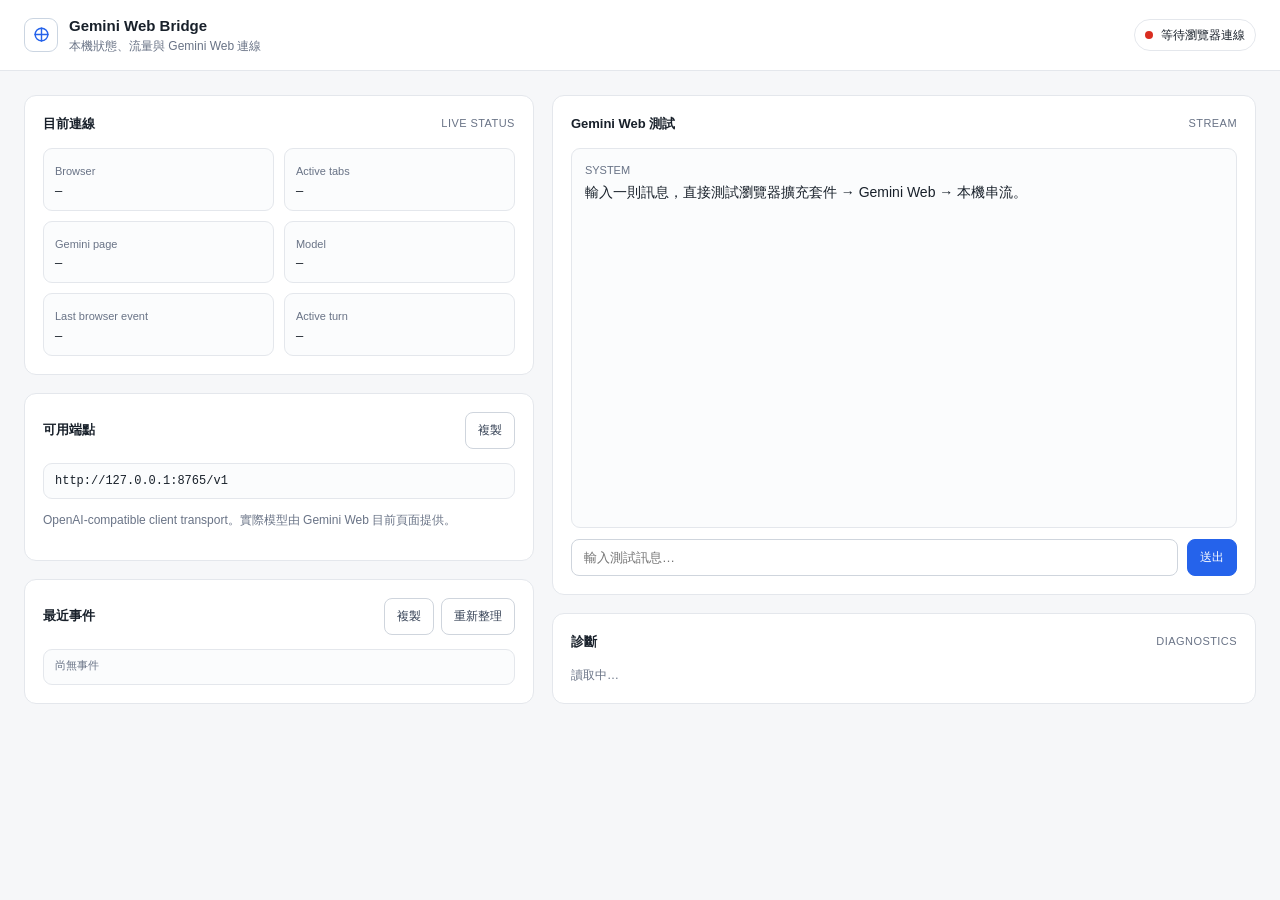
==== server/static/index.html @ d0f7603d "【重構】移除舊版多供應商與 Studio 代碼以精簡架構" ====
<!doctype html><html lang="zh-Hant"><head><meta charset="utf-8"><meta name="viewport" content="width=device-width,initial-scale=1"><meta name="theme-color" content="#f6f7f9"><title>Gemini Web Bridge</title><style>
:root{--bg:#f6f7f9;--panel:#fff;--line:#e4e7ec;--ink:#18202a;--muted:#697386;--blue:#2563eb;--green:#16845b;--amber:#a15c00;--red:#b42318;--mono:ui-monospace,SFMono-Regular,Consolas,"Liberation Mono",monospace;--sans:ui-sans-serif,-apple-system,BlinkMacSystemFont,"Segoe UI","Noto Sans TC",sans-serif}*{box-sizing:border-box}body{margin:0;background:var(--bg);color:var(--ink);font:14px/1.55 var(--sans)}header{position:sticky;top:0;z-index:2;background:rgba(255,255,255,.96);backdrop-filter:blur(10px);border-bottom:1px solid var(--line)}.bar{max-width:1500px;margin:auto;padding:14px 24px;display:flex;justify-content:space-between;align-items:center;gap:18px}.brand{display:flex;align-items:center;gap:11px}.mark{width:34px;height:34px;border:1px solid #cbd5e1;border-radius:9px;display:grid;place-items:center;background:#fff;color:var(--blue)}h1{font-size:15px;margin:0;font-weight:650}.sub{color:var(--muted);font-size:12px}.status{display:flex;align-items:center;gap:8px;padding:6px 10px;border:1px solid var(--line);border-radius:999px;font-size:12px}.dot{width:8px;height:8px;border-radius:50%;background:#98a2b3}.ok .dot{background:#16a36a}.busy .dot{background:#d58a00}.bad .dot{background:#d92d20}main{max-width:1500px;margin:auto;padding:24px;display:grid;grid-template-columns:1.05fr 1.45fr;gap:18px}.stack{display:grid;gap:18px;align-content:start}.panel{background:var(--panel);border:1px solid var(--line);border-radius:12px;padding:18px}.title{display:flex;justify-content:space-between;align-items:center;margin-bottom:14px}.title h2{font-size:13px;margin:0;font-weight:650}.eyebrow{font-size:11px;color:var(--muted);letter-spacing:.04em}.grid{display:grid;grid-template-columns:repeat(2,1fr);gap:10px}.stat{border:1px solid var(--line);border-radius:9px;padding:11px;background:#fbfcfd}.stat b{display:block;font:12px var(--mono);margin-top:3px;word-break:break-word}.label{font-size:11px;color:var(--muted)}.green{color:var(--green)}.blue{color:var(--blue)}.amber{color:var(--amber)}.red{color:var(--red)}.events{max-height:390px;overflow:auto;border:1px solid var(--line);border-radius:9px;background:#fbfcfd}.event{padding:9px 11px;border-bottom:1px solid var(--line);font:11px/1.45 var(--mono)}.event:last-child{border:0}.event .meta{color:var(--muted)}.event .msg{margin-top:2px}.detail{margin-top:4px;color:#667085;white-space:pre-wrap;word-break:break-word}.chat{height:500px;display:flex;flex-direction:column}.messages{flex:1;overflow:auto;border:1px solid var(--line);border-radius:9px;padding:13px;background:#fbfcfd}.msg{margin-bottom:14px}.role{font-size:11px;color:var(--muted);margin-bottom:3px}.bubble{white-space:pre-wrap;word-break:break-word}.bubble.user{color:#344054}.bubble.assistant{color:#18202a}.thinking{font-size:11px;color:#7a8494;border-left:2px solid #d7dce3;padding-left:9px;margin:5px 0 9px;white-space:pre-wrap}.form{display:flex;gap:9px;margin-top:11px}.input{flex:1;border:1px solid #cfd5dd;border-radius:8px;padding:10px 12px;background:#fff;color:var(--ink);font:13px var(--sans);outline:none}.input:focus{border-color:#7aa2f7;box-shadow:0 0 0 3px rgba(37,99,235,.09)}button{border:1px solid #cfd5dd;background:#fff;color:#344054;border-radius:8px;padding:9px 12px;font:12px var(--sans);cursor:pointer}button:hover{background:#f5f7fa}button.primary{background:#2563eb;border-color:#2563eb;color:#fff}button:disabled{opacity:.5;cursor:not-allowed}.actions{display:flex;gap:7px}.mono{font-family:var(--mono)}.endpoint{padding:10px 11px;border:1px solid var(--line);border-radius:9px;background:#fbfcfd;font:12px var(--mono);word-break:break-all}.help{font-size:12px;color:var(--muted)}@media(max-width:900px){main{grid-template-columns:1fr;padding:14px}.bar{padding:12px 14px}.grid{grid-template-columns:1fr}.chat{height:55vh}.sub{display:none}}
</style></head><body><header><div class="bar"><div class="brand"><div class="mark" aria-hidden="true"><svg width="19" height="19" viewBox="0 0 24 24" fill="none" stroke="currentColor" stroke-width="1.8"><path d="M12 3v18M3 12h18"/><circle cx="12" cy="12" r="8"/></svg></div><div><h1>Gemini Web Bridge</h1><div class="sub">本機狀態、流量與 Gemini Web 連線</div></div></div><div id="status" class="status bad"><span class="dot"></span><span id="statusText">等待瀏覽器連線</span></div></div></header><main><div class="stack"><section class="panel"><div class="title"><h2>目前連線</h2><span class="eyebrow">LIVE STATUS</span></div><div class="grid"><div class="stat"><span class="label">Browser</span><b id="browserState">—</b></div><div class="stat"><span class="label">Active tabs</span><b id="tabs">—</b></div><div class="stat"><span class="label">Gemini page</span><b id="page">—</b></div><div class="stat"><span class="label">Model</span><b id="model">—</b></div><div class="stat"><span class="label">Last browser event</span><b id="lastSeen">—</b></div><div class="stat"><span class="label">Active turn</span><b id="turn">—</b></div></div></section><section class="panel"><div class="title"><h2>可用端點</h2><button onclick="copyEndpoint()">複製</button></div><div class="endpoint">http://127.0.0.1:8765/v1</div><p class="help">OpenAI-compatible client transport。實際模型由 Gemini Web 目前頁面提供。</p></section><section class="panel"><div class="title"><h2>最近事件</h2><div class="actions"><button onclick="copyLogs()">複製</button><button onclick="refreshAll()">重新整理</button></div></div><div id="logContainer" class="events"><div class="event"><div class="meta">尚無事件</div></div></div></section></div><div class="stack"><section class="panel chat"><div class="title"><h2>Gemini Web 測試</h2><span class="eyebrow">STREAM</span></div><div id="chatOutput" class="messages"><div class="msg"><div class="role">SYSTEM</div><div class="bubble">輸入一則訊息，直接測試瀏覽器擴充套件 → Gemini Web → 本機串流。</div></div></div><div class="form"><input id="promptInput" class="input" placeholder="輸入測試訊息…" onkeydown="if(event.key==='Enter')sendDevPrompt()"><button id="sendBtn" class="primary" onclick="sendDevPrompt()">送出</button></div></section><section class="panel"><div class="title"><h2>診斷</h2><span class="eyebrow">DIAGNOSTICS</span></div><div id="doctor" class="help">讀取中…</div></section></div></main><script src="/static/app.js"></script></body></html>
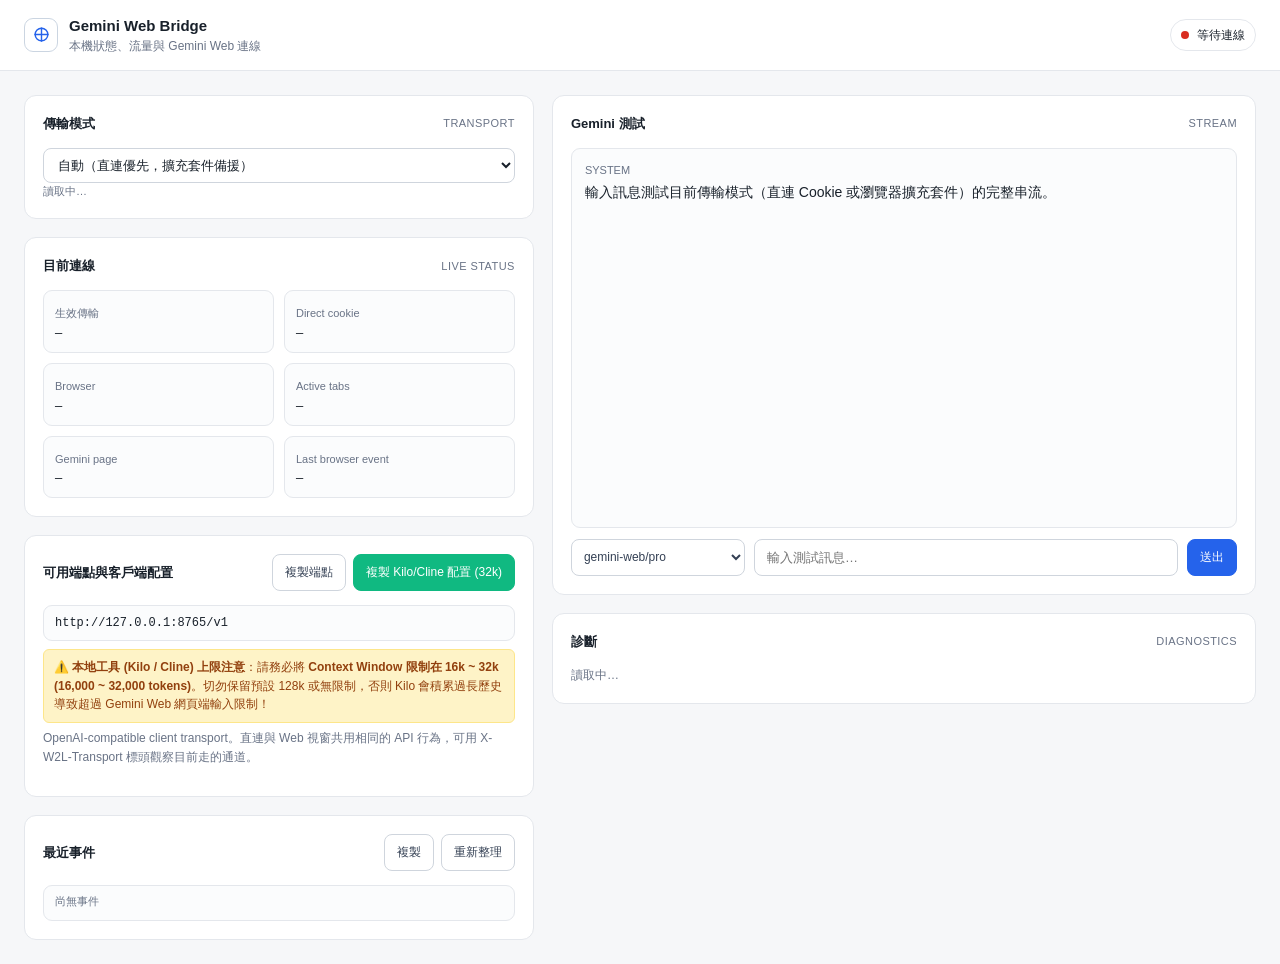
==== commit 904925ee: "【新增】統一傳輸調度層與瀏覽器 MCP 雙向隧道 -新增 transport.py 支援 auto、direct 與 extension 三種傳輸模式並提供動態切換 API -新增 extension" ====
--- a/server/static/index.html
+++ b/server/static/index.html
@@ -1,3 +1,3 @@
 <!doctype html><html lang="zh-Hant"><head><meta charset="utf-8"><meta name="viewport" content="width=device-width,initial-scale=1"><meta name="theme-color" content="#f6f7f9"><title>Gemini Web Bridge</title><style>
-:root{--bg:#f6f7f9;--panel:#fff;--line:#e4e7ec;--ink:#18202a;--muted:#697386;--blue:#2563eb;--green:#16845b;--amber:#a15c00;--red:#b42318;--mono:ui-monospace,SFMono-Regular,Consolas,"Liberation Mono",monospace;--sans:ui-sans-serif,-apple-system,BlinkMacSystemFont,"Segoe UI","Noto Sans TC",sans-serif}*{box-sizing:border-box}body{margin:0;background:var(--bg);color:var(--ink);font:14px/1.55 var(--sans)}header{position:sticky;top:0;z-index:2;background:rgba(255,255,255,.96);backdrop-filter:blur(10px);border-bottom:1px solid var(--line)}.bar{max-width:1500px;margin:auto;padding:14px 24px;display:flex;justify-content:space-between;align-items:center;gap:18px}.brand{display:flex;align-items:center;gap:11px}.mark{width:34px;height:34px;border:1px solid #cbd5e1;border-radius:9px;display:grid;place-items:center;background:#fff;color:var(--blue)}h1{font-size:15px;margin:0;font-weight:650}.sub{color:var(--muted);font-size:12px}.status{display:flex;align-items:center;gap:8px;padding:6px 10px;border:1px solid var(--line);border-radius:999px;font-size:12px}.dot{width:8px;height:8px;border-radius:50%;background:#98a2b3}.ok .dot{background:#16a36a}.busy .dot{background:#d58a00}.bad .dot{background:#d92d20}main{max-width:1500px;margin:auto;padding:24px;display:grid;grid-template-columns:1.05fr 1.45fr;gap:18px}.stack{display:grid;gap:18px;align-content:start}.panel{background:var(--panel);border:1px solid var(--line);border-radius:12px;padding:18px}.title{display:flex;justify-content:space-between;align-items:center;margin-bottom:14px}.title h2{font-size:13px;margin:0;font-weight:650}.eyebrow{font-size:11px;color:var(--muted);letter-spacing:.04em}.grid{display:grid;grid-template-columns:repeat(2,1fr);gap:10px}.stat{border:1px solid var(--line);border-radius:9px;padding:11px;background:#fbfcfd}.stat b{display:block;font:12px var(--mono);margin-top:3px;word-break:break-word}.label{font-size:11px;color:var(--muted)}.green{color:var(--green)}.blue{color:var(--blue)}.amber{color:var(--amber)}.red{color:var(--red)}.events{max-height:390px;overflow:auto;border:1px solid var(--line);border-radius:9px;background:#fbfcfd}.event{padding:9px 11px;border-bottom:1px solid var(--line);font:11px/1.45 var(--mono)}.event:last-child{border:0}.event .meta{color:var(--muted)}.event .msg{margin-top:2px}.detail{margin-top:4px;color:#667085;white-space:pre-wrap;word-break:break-word}.chat{height:500px;display:flex;flex-direction:column}.messages{flex:1;overflow:auto;border:1px solid var(--line);border-radius:9px;padding:13px;background:#fbfcfd}.msg{margin-bottom:14px}.role{font-size:11px;color:var(--muted);margin-bottom:3px}.bubble{white-space:pre-wrap;word-break:break-word}.bubble.user{color:#344054}.bubble.assistant{color:#18202a}.thinking{font-size:11px;color:#7a8494;border-left:2px solid #d7dce3;padding-left:9px;margin:5px 0 9px;white-space:pre-wrap}.form{display:flex;gap:9px;margin-top:11px}.input{flex:1;border:1px solid #cfd5dd;border-radius:8px;padding:10px 12px;background:#fff;color:var(--ink);font:13px var(--sans);outline:none}.input:focus{border-color:#7aa2f7;box-shadow:0 0 0 3px rgba(37,99,235,.09)}button{border:1px solid #cfd5dd;background:#fff;color:#344054;border-radius:8px;padding:9px 12px;font:12px var(--sans);cursor:pointer}button:hover{background:#f5f7fa}button.primary{background:#2563eb;border-color:#2563eb;color:#fff}button:disabled{opacity:.5;cursor:not-allowed}.actions{display:flex;gap:7px}.mono{font-family:var(--mono)}.endpoint{padding:10px 11px;border:1px solid var(--line);border-radius:9px;background:#fbfcfd;font:12px var(--mono);word-break:break-all}.help{font-size:12px;color:var(--muted)}@media(max-width:900px){main{grid-template-columns:1fr;padding:14px}.bar{padding:12px 14px}.grid{grid-template-columns:1fr}.chat{height:55vh}.sub{display:none}}
-</style></head><body><header><div class="bar"><div class="brand"><div class="mark" aria-hidden="true"><svg width="19" height="19" viewBox="0 0 24 24" fill="none" stroke="currentColor" stroke-width="1.8"><path d="M12 3v18M3 12h18"/><circle cx="12" cy="12" r="8"/></svg></div><div><h1>Gemini Web Bridge</h1><div class="sub">本機狀態、流量與 Gemini Web 連線</div></div></div><div id="status" class="status bad"><span class="dot"></span><span id="statusText">等待瀏覽器連線</span></div></div></header><main><div class="stack"><section class="panel"><div class="title"><h2>目前連線</h2><span class="eyebrow">LIVE STATUS</span></div><div class="grid"><div class="stat"><span class="label">Browser</span><b id="browserState">—</b></div><div class="stat"><span class="label">Active tabs</span><b id="tabs">—</b></div><div class="stat"><span class="label">Gemini page</span><b id="page">—</b></div><div class="stat"><span class="label">Model</span><b id="model">—</b></div><div class="stat"><span class="label">Last browser event</span><b id="lastSeen">—</b></div><div class="stat"><span class="label">Active turn</span><b id="turn">—</b></div></div></section><section class="panel"><div class="title"><h2>可用端點</h2><button onclick="copyEndpoint()">複製</button></div><div class="endpoint">http://127.0.0.1:8765/v1</div><p class="help">OpenAI-compatible client transport。實際模型由 Gemini Web 目前頁面提供。</p></section><section class="panel"><div class="title"><h2>最近事件</h2><div class="actions"><button onclick="copyLogs()">複製</button><button onclick="refreshAll()">重新整理</button></div></div><div id="logContainer" class="events"><div class="event"><div class="meta">尚無事件</div></div></div></section></div><div class="stack"><section class="panel chat"><div class="title"><h2>Gemini Web 測試</h2><span class="eyebrow">STREAM</span></div><div id="chatOutput" class="messages"><div class="msg"><div class="role">SYSTEM</div><div class="bubble">輸入一則訊息，直接測試瀏覽器擴充套件 → Gemini Web → 本機串流。</div></div></div><div class="form"><input id="promptInput" class="input" placeholder="輸入測試訊息…" onkeydown="if(event.key==='Enter')sendDevPrompt()"><button id="sendBtn" class="primary" onclick="sendDevPrompt()">送出</button></div></section><section class="panel"><div class="title"><h2>診斷</h2><span class="eyebrow">DIAGNOSTICS</span></div><div id="doctor" class="help">讀取中…</div></section></div></main><script src="/static/app.js"></script></body></html>
+:root{--bg:#f6f7f9;--panel:#fff;--line:#e4e7ec;--ink:#18202a;--muted:#697386;--blue:#2563eb;--green:#16845b;--amber:#a15c00;--red:#b42318;--mono:ui-monospace,SFMono-Regular,Consolas,"Liberation Mono",monospace;--sans:ui-sans-serif,-apple-system,BlinkMacSystemFont,"Segoe UI","Noto Sans TC",sans-serif}*{box-sizing:border-box}body{margin:0;background:var(--bg);color:var(--ink);font:14px/1.55 var(--sans)}header{position:sticky;top:0;z-index:2;background:rgba(255,255,255,.96);backdrop-filter:blur(10px);border-bottom:1px solid var(--line)}.bar{max-width:1500px;margin:auto;padding:14px 24px;display:flex;justify-content:space-between;align-items:center;gap:18px}.brand{display:flex;align-items:center;gap:11px}.mark{width:34px;height:34px;border:1px solid #cbd5e1;border-radius:9px;display:grid;place-items:center;background:#fff;color:var(--blue)}h1{font-size:15px;margin:0;font-weight:650}.sub{color:var(--muted);font-size:12px}.status{display:flex;align-items:center;gap:8px;padding:6px 10px;border:1px solid var(--line);border-radius:999px;font-size:12px}.dot{width:8px;height:8px;border-radius:50%;background:#98a2b3}.ok .dot{background:#16a36a}.busy .dot{background:#d58a00}.bad .dot{background:#d92d20}main{max-width:1500px;margin:auto;padding:24px;display:grid;grid-template-columns:1.05fr 1.45fr;gap:18px}.stack{display:grid;gap:18px;align-content:start}.panel{background:var(--panel);border:1px solid var(--line);border-radius:12px;padding:18px}.title{display:flex;justify-content:space-between;align-items:center;margin-bottom:14px}.title h2{font-size:13px;margin:0;font-weight:650}.eyebrow{font-size:11px;color:var(--muted);letter-spacing:.04em}.grid{display:grid;grid-template-columns:repeat(2,1fr);gap:10px}.stat{border:1px solid var(--line);border-radius:9px;padding:11px;background:#fbfcfd}.stat b{display:block;font:12px var(--mono);margin-top:3px;word-break:break-word}.label{font-size:11px;color:var(--muted)}.green{color:var(--green)}.blue{color:var(--blue)}.amber{color:var(--amber)}.red{color:var(--red)}.events{max-height:390px;overflow:auto;border:1px solid var(--line);border-radius:9px;background:#fbfcfd}.event{padding:9px 11px;border-bottom:1px solid var(--line);font:11px/1.45 var(--mono)}.event:last-child{border:0}.event .meta{color:var(--muted)}.event .msg{margin-top:2px}.detail{margin-top:4px;color:#667085;white-space:pre-wrap;word-break:break-word}.chat{height:500px;display:flex;flex-direction:column}.messages{flex:1;overflow:auto;border:1px solid var(--line);border-radius:9px;padding:13px;background:#fbfcfd}.msg{margin-bottom:14px}.role{font-size:11px;color:var(--muted);margin-bottom:3px}.bubble{white-space:pre-wrap;word-break:break-word}.bubble.user{color:#344054}.bubble.assistant{color:#18202a}.thinking{font-size:11px;color:#7a8494;border-left:2px solid #d7dce3;padding-left:9px;margin:5px 0 9px;white-space:pre-wrap}.form{display:flex;gap:9px;margin-top:11px}.form select{border:1px solid #cfd5dd;border-radius:8px;padding:9px 8px;background:#fff;color:#344054;font:12px var(--sans);outline:none}.input{flex:1;border:1px solid #cfd5dd;border-radius:8px;padding:10px 12px;background:#fff;color:var(--ink);font:13px var(--sans);outline:none}.input:focus{border-color:#7aa2f7;box-shadow:0 0 0 3px rgba(37,99,235,.09)}button{border:1px solid #cfd5dd;background:#fff;color:#344054;border-radius:8px;padding:9px 12px;font:12px var(--sans);cursor:pointer}button:hover{background:#f5f7fa}button.primary{background:#2563eb;border-color:#2563eb;color:#fff}button:disabled{opacity:.5;cursor:not-allowed}.actions{display:flex;gap:7px}.mono{font-family:var(--mono)}.endpoint{padding:10px 11px;border:1px solid var(--line);border-radius:9px;background:#fbfcfd;font:12px var(--mono);word-break:break-all}.help{font-size:12px;color:var(--muted)}.mode-row{display:flex;align-items:center;gap:9px;margin-top:12px}.mode-row select{border:1px solid #cfd5dd;border-radius:8px;padding:8px 10px;background:#fff;color:#18202a;font:13px var(--sans);outline:none;flex:1}#modeMsg{font-size:11px;color:var(--muted)}@media(max-width:900px){main{grid-template-columns:1fr;padding:14px}.bar{padding:12px 14px}.grid{grid-template-columns:1fr}.chat{height:55vh}.sub{display:none}}
+</style></head><body><header><div class="bar"><div class="brand"><div class="mark" aria-hidden="true"><svg width="19" height="19" viewBox="0 0 24 24" fill="none" stroke="currentColor" stroke-width="1.8"><path d="M12 3v18M3 12h18"/><circle cx="12" cy="12" r="8"/></svg></div><div><h1>Gemini Web Bridge</h1><div class="sub">本機狀態、流量與 Gemini Web 連線</div></div></div><div id="status" class="status bad"><span class="dot"></span><span id="statusText">等待連線</span></div></div></header><main><div class="stack"><section class="panel"><div class="title"><h2>傳輸模式</h2><span class="eyebrow">TRANSPORT</span></div><div class="mode-row"><select id="transportMode" aria-label="傳輸模式"><option value="auto">自動（直連優先，擴充套件備援）</option><option value="direct">直連（Cookie，不需開瀏覽器）</option><option value="extension">Web 視窗（瀏覽器擴充套件）</option></select></div><div id="modeMsg" class="help">讀取中…</div></section><section class="panel"><div class="title"><h2>目前連線</h2><span class="eyebrow">LIVE STATUS</span></div><div class="grid"><div class="stat"><span class="label">生效傳輸</span><b id="transportState">—</b></div><div class="stat"><span class="label">Direct cookie</span><b id="directState">—</b></div><div class="stat"><span class="label">Browser</span><b id="browserState">—</b></div><div class="stat"><span class="label">Active tabs</span><b id="tabs">—</b></div><div class="stat"><span class="label">Gemini page</span><b id="page">—</b></div><div class="stat"><span class="label">Last browser event</span><b id="lastSeen">—</b></div></div></section><section class="panel"><div class="title"><h2>可用端點與客戶端配置</h2><div class="actions"><button onclick="copyEndpoint()">複製端點</button><button onclick="copyClientConfig()" class="primary" style="background:#10b981;border-color:#10b981">複製 Kilo/Cline 配置 (32k)</button></div></div><div class="endpoint">http://127.0.0.1:8765/v1</div><div style="margin-top:8px;padding:8px 10px;background:#fef3c7;border:1px solid #fde68a;border-radius:6px;font-size:12px;color:#92400e">⚠️ <strong>本地工具 (Kilo / Cline) 上限注意</strong>：請務必將 <strong>Context Window 限制在 16k ~ 32k (16,000 ~ 32,000 tokens)</strong>。切勿保留預設 128k 或無限制，否則 Kilo 會積累過長歷史導致超過 Gemini Web 網頁端輸入限制！</div><p class="help" style="margin-top:6px">OpenAI-compatible client transport。直連與 Web 視窗共用相同的 API 行為，可用 X-W2L-Transport 標頭觀察目前走的通道。</p></section><section class="panel"><div class="title"><h2>最近事件</h2><div class="actions"><button onclick="copyLogs()">複製</button><button onclick="refreshAll()">重新整理</button></div></div><div id="logContainer" class="events"><div class="event"><div class="meta">尚無事件</div></div></div></section></div><div class="stack"><section class="panel chat"><div class="title"><h2>Gemini 測試</h2><span class="eyebrow">STREAM</span></div><div id="chatOutput" class="messages"><div class="msg"><div class="role">SYSTEM</div><div class="bubble">輸入訊息測試目前傳輸模式（直連 Cookie 或瀏覽器擴充套件）的完整串流。</div></div></div><div class="form"><select id="modelSelect" aria-label="模型"><option value="gemini-web/pro">gemini-web/pro</option><option value="gemini-web/flash">gemini-web/flash</option><option value="gemini-web/flash-thinking">gemini-web/flash-thinking</option></select><input id="promptInput" class="input" placeholder="輸入測試訊息…" onkeydown="if(event.key==='Enter')sendDevPrompt()"><button id="sendBtn" class="primary" onclick="sendDevPrompt()">送出</button></div></section><section class="panel"><div class="title"><h2>診斷</h2><span class="eyebrow">DIAGNOSTICS</span></div><div id="doctor" class="help">讀取中…</div></section></div></main><script src="/static/app.js"></script></body></html>
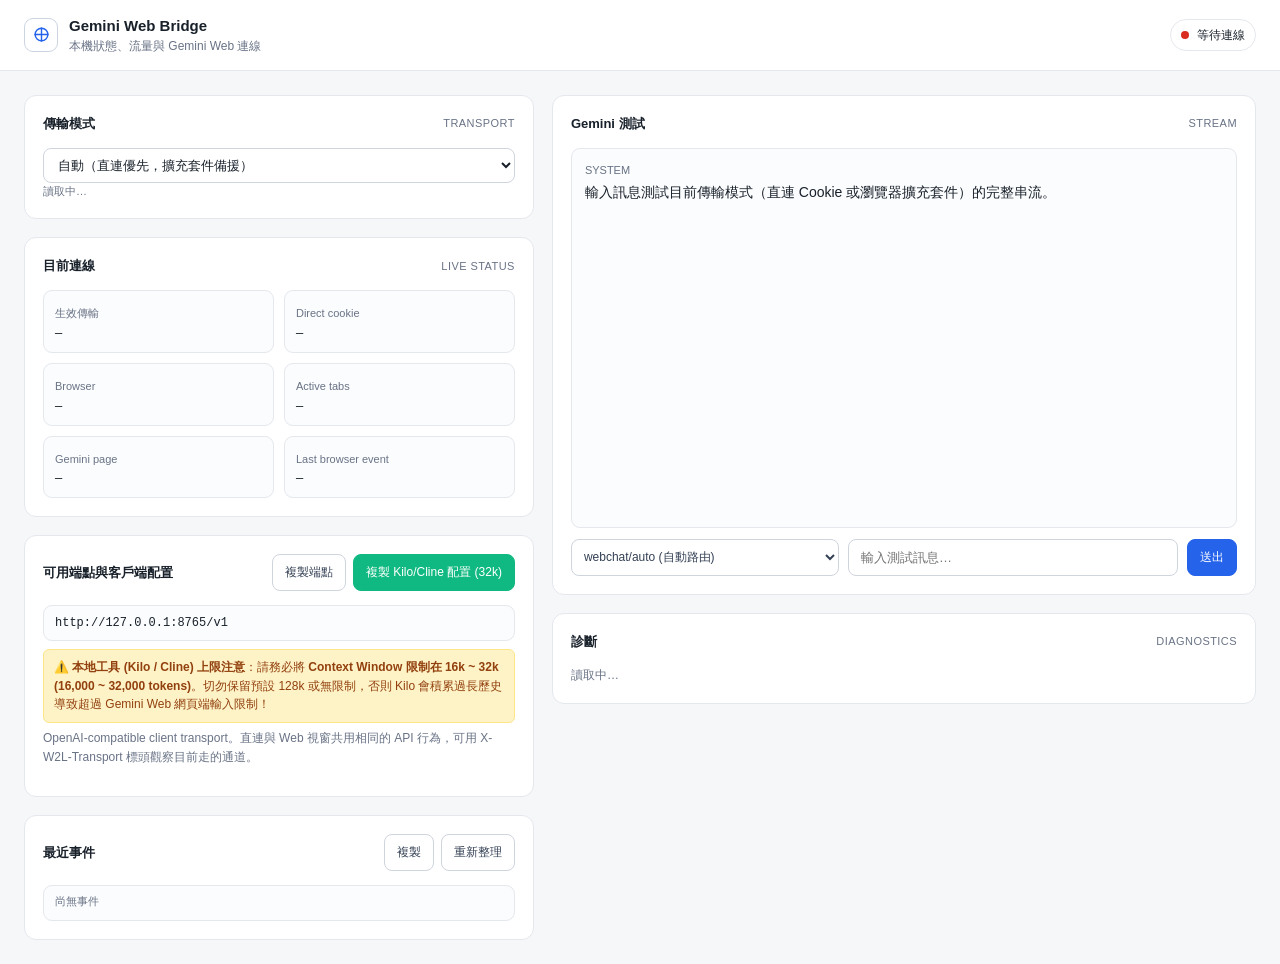
==== commit 748820b8: "【新增】擴充套件支援 ChatGPT Web 免登入串流與雙平台狀態 HUD -新增 chatgpt.com 網域權限與免登入 guest 控制器及內容擷取模組 -調整 content.js 依據當前" ====
--- a/server/static/index.html
+++ b/server/static/index.html
@@ -1,3 +1,3 @@
 <!doctype html><html lang="zh-Hant"><head><meta charset="utf-8"><meta name="viewport" content="width=device-width,initial-scale=1"><meta name="theme-color" content="#f6f7f9"><title>Gemini Web Bridge</title><style>
 :root{--bg:#f6f7f9;--panel:#fff;--line:#e4e7ec;--ink:#18202a;--muted:#697386;--blue:#2563eb;--green:#16845b;--amber:#a15c00;--red:#b42318;--mono:ui-monospace,SFMono-Regular,Consolas,"Liberation Mono",monospace;--sans:ui-sans-serif,-apple-system,BlinkMacSystemFont,"Segoe UI","Noto Sans TC",sans-serif}*{box-sizing:border-box}body{margin:0;background:var(--bg);color:var(--ink);font:14px/1.55 var(--sans)}header{position:sticky;top:0;z-index:2;background:rgba(255,255,255,.96);backdrop-filter:blur(10px);border-bottom:1px solid var(--line)}.bar{max-width:1500px;margin:auto;padding:14px 24px;display:flex;justify-content:space-between;align-items:center;gap:18px}.brand{display:flex;align-items:center;gap:11px}.mark{width:34px;height:34px;border:1px solid #cbd5e1;border-radius:9px;display:grid;place-items:center;background:#fff;color:var(--blue)}h1{font-size:15px;margin:0;font-weight:650}.sub{color:var(--muted);font-size:12px}.status{display:flex;align-items:center;gap:8px;padding:6px 10px;border:1px solid var(--line);border-radius:999px;font-size:12px}.dot{width:8px;height:8px;border-radius:50%;background:#98a2b3}.ok .dot{background:#16a36a}.busy .dot{background:#d58a00}.bad .dot{background:#d92d20}main{max-width:1500px;margin:auto;padding:24px;display:grid;grid-template-columns:1.05fr 1.45fr;gap:18px}.stack{display:grid;gap:18px;align-content:start}.panel{background:var(--panel);border:1px solid var(--line);border-radius:12px;padding:18px}.title{display:flex;justify-content:space-between;align-items:center;margin-bottom:14px}.title h2{font-size:13px;margin:0;font-weight:650}.eyebrow{font-size:11px;color:var(--muted);letter-spacing:.04em}.grid{display:grid;grid-template-columns:repeat(2,1fr);gap:10px}.stat{border:1px solid var(--line);border-radius:9px;padding:11px;background:#fbfcfd}.stat b{display:block;font:12px var(--mono);margin-top:3px;word-break:break-word}.label{font-size:11px;color:var(--muted)}.green{color:var(--green)}.blue{color:var(--blue)}.amber{color:var(--amber)}.red{color:var(--red)}.events{max-height:390px;overflow:auto;border:1px solid var(--line);border-radius:9px;background:#fbfcfd}.event{padding:9px 11px;border-bottom:1px solid var(--line);font:11px/1.45 var(--mono)}.event:last-child{border:0}.event .meta{color:var(--muted)}.event .msg{margin-top:2px}.detail{margin-top:4px;color:#667085;white-space:pre-wrap;word-break:break-word}.chat{height:500px;display:flex;flex-direction:column}.messages{flex:1;overflow:auto;border:1px solid var(--line);border-radius:9px;padding:13px;background:#fbfcfd}.msg{margin-bottom:14px}.role{font-size:11px;color:var(--muted);margin-bottom:3px}.bubble{white-space:pre-wrap;word-break:break-word}.bubble.user{color:#344054}.bubble.assistant{color:#18202a}.thinking{font-size:11px;color:#7a8494;border-left:2px solid #d7dce3;padding-left:9px;margin:5px 0 9px;white-space:pre-wrap}.form{display:flex;gap:9px;margin-top:11px}.form select{border:1px solid #cfd5dd;border-radius:8px;padding:9px 8px;background:#fff;color:#344054;font:12px var(--sans);outline:none}.input{flex:1;border:1px solid #cfd5dd;border-radius:8px;padding:10px 12px;background:#fff;color:var(--ink);font:13px var(--sans);outline:none}.input:focus{border-color:#7aa2f7;box-shadow:0 0 0 3px rgba(37,99,235,.09)}button{border:1px solid #cfd5dd;background:#fff;color:#344054;border-radius:8px;padding:9px 12px;font:12px var(--sans);cursor:pointer}button:hover{background:#f5f7fa}button.primary{background:#2563eb;border-color:#2563eb;color:#fff}button:disabled{opacity:.5;cursor:not-allowed}.actions{display:flex;gap:7px}.mono{font-family:var(--mono)}.endpoint{padding:10px 11px;border:1px solid var(--line);border-radius:9px;background:#fbfcfd;font:12px var(--mono);word-break:break-all}.help{font-size:12px;color:var(--muted)}.mode-row{display:flex;align-items:center;gap:9px;margin-top:12px}.mode-row select{border:1px solid #cfd5dd;border-radius:8px;padding:8px 10px;background:#fff;color:#18202a;font:13px var(--sans);outline:none;flex:1}#modeMsg{font-size:11px;color:var(--muted)}@media(max-width:900px){main{grid-template-columns:1fr;padding:14px}.bar{padding:12px 14px}.grid{grid-template-columns:1fr}.chat{height:55vh}.sub{display:none}}
-</style></head><body><header><div class="bar"><div class="brand"><div class="mark" aria-hidden="true"><svg width="19" height="19" viewBox="0 0 24 24" fill="none" stroke="currentColor" stroke-width="1.8"><path d="M12 3v18M3 12h18"/><circle cx="12" cy="12" r="8"/></svg></div><div><h1>Gemini Web Bridge</h1><div class="sub">本機狀態、流量與 Gemini Web 連線</div></div></div><div id="status" class="status bad"><span class="dot"></span><span id="statusText">等待連線</span></div></div></header><main><div class="stack"><section class="panel"><div class="title"><h2>傳輸模式</h2><span class="eyebrow">TRANSPORT</span></div><div class="mode-row"><select id="transportMode" aria-label="傳輸模式"><option value="auto">自動（直連優先，擴充套件備援）</option><option value="direct">直連（Cookie，不需開瀏覽器）</option><option value="extension">Web 視窗（瀏覽器擴充套件）</option></select></div><div id="modeMsg" class="help">讀取中…</div></section><section class="panel"><div class="title"><h2>目前連線</h2><span class="eyebrow">LIVE STATUS</span></div><div class="grid"><div class="stat"><span class="label">生效傳輸</span><b id="transportState">—</b></div><div class="stat"><span class="label">Direct cookie</span><b id="directState">—</b></div><div class="stat"><span class="label">Browser</span><b id="browserState">—</b></div><div class="stat"><span class="label">Active tabs</span><b id="tabs">—</b></div><div class="stat"><span class="label">Gemini page</span><b id="page">—</b></div><div class="stat"><span class="label">Last browser event</span><b id="lastSeen">—</b></div></div></section><section class="panel"><div class="title"><h2>可用端點與客戶端配置</h2><div class="actions"><button onclick="copyEndpoint()">複製端點</button><button onclick="copyClientConfig()" class="primary" style="background:#10b981;border-color:#10b981">複製 Kilo/Cline 配置 (32k)</button></div></div><div class="endpoint">http://127.0.0.1:8765/v1</div><div style="margin-top:8px;padding:8px 10px;background:#fef3c7;border:1px solid #fde68a;border-radius:6px;font-size:12px;color:#92400e">⚠️ <strong>本地工具 (Kilo / Cline) 上限注意</strong>：請務必將 <strong>Context Window 限制在 16k ~ 32k (16,000 ~ 32,000 tokens)</strong>。切勿保留預設 128k 或無限制，否則 Kilo 會積累過長歷史導致超過 Gemini Web 網頁端輸入限制！</div><p class="help" style="margin-top:6px">OpenAI-compatible client transport。直連與 Web 視窗共用相同的 API 行為，可用 X-W2L-Transport 標頭觀察目前走的通道。</p></section><section class="panel"><div class="title"><h2>最近事件</h2><div class="actions"><button onclick="copyLogs()">複製</button><button onclick="refreshAll()">重新整理</button></div></div><div id="logContainer" class="events"><div class="event"><div class="meta">尚無事件</div></div></div></section></div><div class="stack"><section class="panel chat"><div class="title"><h2>Gemini 測試</h2><span class="eyebrow">STREAM</span></div><div id="chatOutput" class="messages"><div class="msg"><div class="role">SYSTEM</div><div class="bubble">輸入訊息測試目前傳輸模式（直連 Cookie 或瀏覽器擴充套件）的完整串流。</div></div></div><div class="form"><select id="modelSelect" aria-label="模型"><option value="gemini-web/pro">gemini-web/pro</option><option value="gemini-web/flash">gemini-web/flash</option><option value="gemini-web/flash-thinking">gemini-web/flash-thinking</option></select><input id="promptInput" class="input" placeholder="輸入測試訊息…" onkeydown="if(event.key==='Enter')sendDevPrompt()"><button id="sendBtn" class="primary" onclick="sendDevPrompt()">送出</button></div></section><section class="panel"><div class="title"><h2>診斷</h2><span class="eyebrow">DIAGNOSTICS</span></div><div id="doctor" class="help">讀取中…</div></section></div></main><script src="/static/app.js"></script></body></html>+</style></head><body><header><div class="bar"><div class="brand"><div class="mark" aria-hidden="true"><svg width="19" height="19" viewBox="0 0 24 24" fill="none" stroke="currentColor" stroke-width="1.8"><path d="M12 3v18M3 12h18"/><circle cx="12" cy="12" r="8"/></svg></div><div><h1>Gemini Web Bridge</h1><div class="sub">本機狀態、流量與 Gemini Web 連線</div></div></div><div id="status" class="status bad"><span class="dot"></span><span id="statusText">等待連線</span></div></div></header><main><div class="stack"><section class="panel"><div class="title"><h2>傳輸模式</h2><span class="eyebrow">TRANSPORT</span></div><div class="mode-row"><select id="transportMode" aria-label="傳輸模式"><option value="auto">自動（直連優先，擴充套件備援）</option><option value="direct">直連（Cookie，不需開瀏覽器）</option><option value="extension">Web 視窗（瀏覽器擴充套件）</option></select></div><div id="modeMsg" class="help">讀取中…</div></section><section class="panel"><div class="title"><h2>目前連線</h2><span class="eyebrow">LIVE STATUS</span></div><div class="grid"><div class="stat"><span class="label">生效傳輸</span><b id="transportState">—</b></div><div class="stat"><span class="label">Direct cookie</span><b id="directState">—</b></div><div class="stat"><span class="label">Browser</span><b id="browserState">—</b></div><div class="stat"><span class="label">Active tabs</span><b id="tabs">—</b></div><div class="stat"><span class="label">Gemini page</span><b id="page">—</b></div><div class="stat"><span class="label">Last browser event</span><b id="lastSeen">—</b></div></div></section><section class="panel"><div class="title"><h2>可用端點與客戶端配置</h2><div class="actions"><button onclick="copyEndpoint()">複製端點</button><button onclick="copyClientConfig()" class="primary" style="background:#10b981;border-color:#10b981">複製 Kilo/Cline 配置 (32k)</button></div></div><div class="endpoint">http://127.0.0.1:8765/v1</div><div style="margin-top:8px;padding:8px 10px;background:#fef3c7;border:1px solid #fde68a;border-radius:6px;font-size:12px;color:#92400e">⚠️ <strong>本地工具 (Kilo / Cline) 上限注意</strong>：請務必將 <strong>Context Window 限制在 16k ~ 32k (16,000 ~ 32,000 tokens)</strong>。切勿保留預設 128k 或無限制，否則 Kilo 會積累過長歷史導致超過 Gemini Web 網頁端輸入限制！</div><p class="help" style="margin-top:6px">OpenAI-compatible client transport。直連與 Web 視窗共用相同的 API 行為，可用 X-W2L-Transport 標頭觀察目前走的通道。</p></section><section class="panel"><div class="title"><h2>最近事件</h2><div class="actions"><button onclick="copyLogs()">複製</button><button onclick="refreshAll()">重新整理</button></div></div><div id="logContainer" class="events"><div class="event"><div class="meta">尚無事件</div></div></div></section></div><div class="stack"><section class="panel chat"><div class="title"><h2>Gemini 測試</h2><span class="eyebrow">STREAM</span></div><div id="chatOutput" class="messages"><div class="msg"><div class="role">SYSTEM</div><div class="bubble">輸入訊息測試目前傳輸模式（直連 Cookie 或瀏覽器擴充套件）的完整串流。</div></div></div><div class="form"><select id="modelSelect" aria-label="模型"><option value="webchat/auto">webchat/auto (自動路由)</option><option value="chatgpt-web/gpt-4o-mini">chatgpt-web/gpt-4o-mini (ChatGPT 免登入)</option><option value="chatgpt-web/auto">chatgpt-web/auto</option><option value="gemini-web/pro">gemini-web/pro (Gemini Pro)</option><option value="gemini-web/flash">gemini-web/flash (Gemini Flash)</option><option value="gemini-web/flash-thinking">gemini-web/flash-thinking</option></select><input id="promptInput" class="input" placeholder="輸入測試訊息…" onkeydown="if(event.key==='Enter')sendDevPrompt()"><button id="sendBtn" class="primary" onclick="sendDevPrompt()">送出</button></div></section><section class="panel"><div class="title"><h2>診斷</h2><span class="eyebrow">DIAGNOSTICS</span></div><div id="doctor" class="help">讀取中…</div></section></div></main><script src="/static/app.js"></script></body></html>
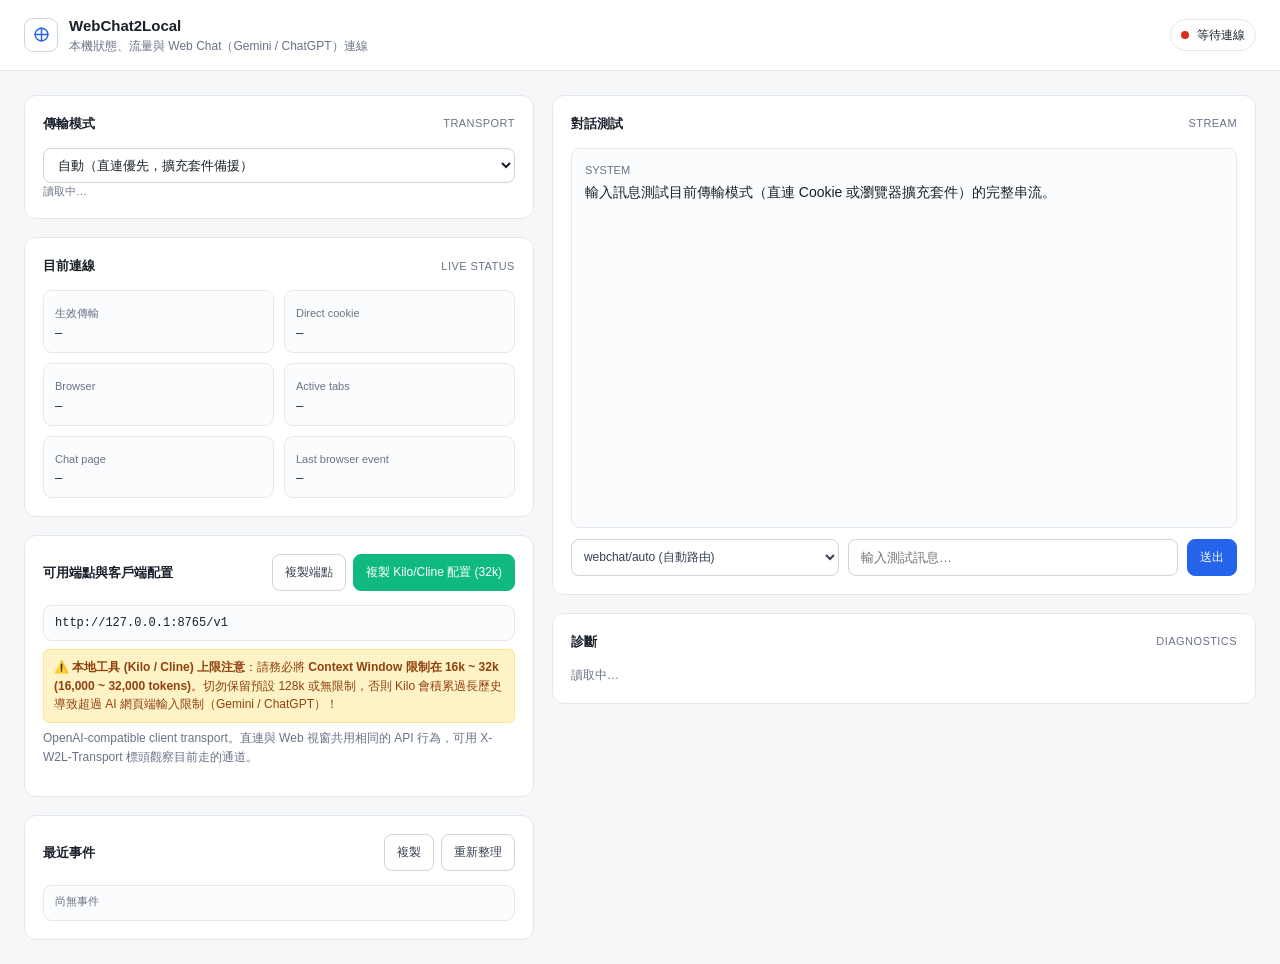
==== commit ac957c41: "【重構】移除 MCP Gemini 相容別名工具，統一 webchat_* 命名 -刪除 gemini_analyze_code、gemini_ask、gemini_multimodal_inspec" ====
--- a/server/static/index.html
+++ b/server/static/index.html
@@ -1,3 +1,3 @@
-<!doctype html><html lang="zh-Hant"><head><meta charset="utf-8"><meta name="viewport" content="width=device-width,initial-scale=1"><meta name="theme-color" content="#f6f7f9"><title>Gemini Web Bridge</title><style>
+<!doctype html><html lang="zh-Hant"><head><meta charset="utf-8"><meta name="viewport" content="width=device-width,initial-scale=1"><meta name="theme-color" content="#f6f7f9"><title>WebChat2Local</title><style>
 :root{--bg:#f6f7f9;--panel:#fff;--line:#e4e7ec;--ink:#18202a;--muted:#697386;--blue:#2563eb;--green:#16845b;--amber:#a15c00;--red:#b42318;--mono:ui-monospace,SFMono-Regular,Consolas,"Liberation Mono",monospace;--sans:ui-sans-serif,-apple-system,BlinkMacSystemFont,"Segoe UI","Noto Sans TC",sans-serif}*{box-sizing:border-box}body{margin:0;background:var(--bg);color:var(--ink);font:14px/1.55 var(--sans)}header{position:sticky;top:0;z-index:2;background:rgba(255,255,255,.96);backdrop-filter:blur(10px);border-bottom:1px solid var(--line)}.bar{max-width:1500px;margin:auto;padding:14px 24px;display:flex;justify-content:space-between;align-items:center;gap:18px}.brand{display:flex;align-items:center;gap:11px}.mark{width:34px;height:34px;border:1px solid #cbd5e1;border-radius:9px;display:grid;place-items:center;background:#fff;color:var(--blue)}h1{font-size:15px;margin:0;font-weight:650}.sub{color:var(--muted);font-size:12px}.status{display:flex;align-items:center;gap:8px;padding:6px 10px;border:1px solid var(--line);border-radius:999px;font-size:12px}.dot{width:8px;height:8px;border-radius:50%;background:#98a2b3}.ok .dot{background:#16a36a}.busy .dot{background:#d58a00}.bad .dot{background:#d92d20}main{max-width:1500px;margin:auto;padding:24px;display:grid;grid-template-columns:1.05fr 1.45fr;gap:18px}.stack{display:grid;gap:18px;align-content:start}.panel{background:var(--panel);border:1px solid var(--line);border-radius:12px;padding:18px}.title{display:flex;justify-content:space-between;align-items:center;margin-bottom:14px}.title h2{font-size:13px;margin:0;font-weight:650}.eyebrow{font-size:11px;color:var(--muted);letter-spacing:.04em}.grid{display:grid;grid-template-columns:repeat(2,1fr);gap:10px}.stat{border:1px solid var(--line);border-radius:9px;padding:11px;background:#fbfcfd}.stat b{display:block;font:12px var(--mono);margin-top:3px;word-break:break-word}.label{font-size:11px;color:var(--muted)}.green{color:var(--green)}.blue{color:var(--blue)}.amber{color:var(--amber)}.red{color:var(--red)}.events{max-height:390px;overflow:auto;border:1px solid var(--line);border-radius:9px;background:#fbfcfd}.event{padding:9px 11px;border-bottom:1px solid var(--line);font:11px/1.45 var(--mono)}.event:last-child{border:0}.event .meta{color:var(--muted)}.event .msg{margin-top:2px}.detail{margin-top:4px;color:#667085;white-space:pre-wrap;word-break:break-word}.chat{height:500px;display:flex;flex-direction:column}.messages{flex:1;overflow:auto;border:1px solid var(--line);border-radius:9px;padding:13px;background:#fbfcfd}.msg{margin-bottom:14px}.role{font-size:11px;color:var(--muted);margin-bottom:3px}.bubble{white-space:pre-wrap;word-break:break-word}.bubble.user{color:#344054}.bubble.assistant{color:#18202a}.thinking{font-size:11px;color:#7a8494;border-left:2px solid #d7dce3;padding-left:9px;margin:5px 0 9px;white-space:pre-wrap}.form{display:flex;gap:9px;margin-top:11px}.form select{border:1px solid #cfd5dd;border-radius:8px;padding:9px 8px;background:#fff;color:#344054;font:12px var(--sans);outline:none}.input{flex:1;border:1px solid #cfd5dd;border-radius:8px;padding:10px 12px;background:#fff;color:var(--ink);font:13px var(--sans);outline:none}.input:focus{border-color:#7aa2f7;box-shadow:0 0 0 3px rgba(37,99,235,.09)}button{border:1px solid #cfd5dd;background:#fff;color:#344054;border-radius:8px;padding:9px 12px;font:12px var(--sans);cursor:pointer}button:hover{background:#f5f7fa}button.primary{background:#2563eb;border-color:#2563eb;color:#fff}button:disabled{opacity:.5;cursor:not-allowed}.actions{display:flex;gap:7px}.mono{font-family:var(--mono)}.endpoint{padding:10px 11px;border:1px solid var(--line);border-radius:9px;background:#fbfcfd;font:12px var(--mono);word-break:break-all}.help{font-size:12px;color:var(--muted)}.mode-row{display:flex;align-items:center;gap:9px;margin-top:12px}.mode-row select{border:1px solid #cfd5dd;border-radius:8px;padding:8px 10px;background:#fff;color:#18202a;font:13px var(--sans);outline:none;flex:1}#modeMsg{font-size:11px;color:var(--muted)}@media(max-width:900px){main{grid-template-columns:1fr;padding:14px}.bar{padding:12px 14px}.grid{grid-template-columns:1fr}.chat{height:55vh}.sub{display:none}}
-</style></head><body><header><div class="bar"><div class="brand"><div class="mark" aria-hidden="true"><svg width="19" height="19" viewBox="0 0 24 24" fill="none" stroke="currentColor" stroke-width="1.8"><path d="M12 3v18M3 12h18"/><circle cx="12" cy="12" r="8"/></svg></div><div><h1>Gemini Web Bridge</h1><div class="sub">本機狀態、流量與 Gemini Web 連線</div></div></div><div id="status" class="status bad"><span class="dot"></span><span id="statusText">等待連線</span></div></div></header><main><div class="stack"><section class="panel"><div class="title"><h2>傳輸模式</h2><span class="eyebrow">TRANSPORT</span></div><div class="mode-row"><select id="transportMode" aria-label="傳輸模式"><option value="auto">自動（直連優先，擴充套件備援）</option><option value="direct">直連（Cookie，不需開瀏覽器）</option><option value="extension">Web 視窗（瀏覽器擴充套件）</option></select></div><div id="modeMsg" class="help">讀取中…</div></section><section class="panel"><div class="title"><h2>目前連線</h2><span class="eyebrow">LIVE STATUS</span></div><div class="grid"><div class="stat"><span class="label">生效傳輸</span><b id="transportState">—</b></div><div class="stat"><span class="label">Direct cookie</span><b id="directState">—</b></div><div class="stat"><span class="label">Browser</span><b id="browserState">—</b></div><div class="stat"><span class="label">Active tabs</span><b id="tabs">—</b></div><div class="stat"><span class="label">Gemini page</span><b id="page">—</b></div><div class="stat"><span class="label">Last browser event</span><b id="lastSeen">—</b></div></div></section><section class="panel"><div class="title"><h2>可用端點與客戶端配置</h2><div class="actions"><button onclick="copyEndpoint()">複製端點</button><button onclick="copyClientConfig()" class="primary" style="background:#10b981;border-color:#10b981">複製 Kilo/Cline 配置 (32k)</button></div></div><div class="endpoint">http://127.0.0.1:8765/v1</div><div style="margin-top:8px;padding:8px 10px;background:#fef3c7;border:1px solid #fde68a;border-radius:6px;font-size:12px;color:#92400e">⚠️ <strong>本地工具 (Kilo / Cline) 上限注意</strong>：請務必將 <strong>Context Window 限制在 16k ~ 32k (16,000 ~ 32,000 tokens)</strong>。切勿保留預設 128k 或無限制，否則 Kilo 會積累過長歷史導致超過 Gemini Web 網頁端輸入限制！</div><p class="help" style="margin-top:6px">OpenAI-compatible client transport。直連與 Web 視窗共用相同的 API 行為，可用 X-W2L-Transport 標頭觀察目前走的通道。</p></section><section class="panel"><div class="title"><h2>最近事件</h2><div class="actions"><button onclick="copyLogs()">複製</button><button onclick="refreshAll()">重新整理</button></div></div><div id="logContainer" class="events"><div class="event"><div class="meta">尚無事件</div></div></div></section></div><div class="stack"><section class="panel chat"><div class="title"><h2>Gemini 測試</h2><span class="eyebrow">STREAM</span></div><div id="chatOutput" class="messages"><div class="msg"><div class="role">SYSTEM</div><div class="bubble">輸入訊息測試目前傳輸模式（直連 Cookie 或瀏覽器擴充套件）的完整串流。</div></div></div><div class="form"><select id="modelSelect" aria-label="模型"><option value="webchat/auto">webchat/auto (自動路由)</option><option value="chatgpt-web/gpt-4o-mini">chatgpt-web/gpt-4o-mini (ChatGPT 免登入)</option><option value="chatgpt-web/auto">chatgpt-web/auto</option><option value="gemini-web/pro">gemini-web/pro (Gemini Pro)</option><option value="gemini-web/flash">gemini-web/flash (Gemini Flash)</option><option value="gemini-web/flash-thinking">gemini-web/flash-thinking</option></select><input id="promptInput" class="input" placeholder="輸入測試訊息…" onkeydown="if(event.key==='Enter')sendDevPrompt()"><button id="sendBtn" class="primary" onclick="sendDevPrompt()">送出</button></div></section><section class="panel"><div class="title"><h2>診斷</h2><span class="eyebrow">DIAGNOSTICS</span></div><div id="doctor" class="help">讀取中…</div></section></div></main><script src="/static/app.js"></script></body></html>+</style></head><body><header><div class="bar"><div class="brand"><div class="mark" aria-hidden="true"><svg width="19" height="19" viewBox="0 0 24 24" fill="none" stroke="currentColor" stroke-width="1.8"><path d="M12 3v18M3 12h18"/><circle cx="12" cy="12" r="8"/></svg></div><div><h1>WebChat2Local</h1><div class="sub">本機狀態、流量與 Web Chat（Gemini / ChatGPT）連線</div></div></div><div id="status" class="status bad"><span class="dot"></span><span id="statusText">等待連線</span></div></div></header><main><div class="stack"><section class="panel"><div class="title"><h2>傳輸模式</h2><span class="eyebrow">TRANSPORT</span></div><div class="mode-row"><select id="transportMode" aria-label="傳輸模式"><option value="auto">自動（直連優先，擴充套件備援）</option><option value="direct">直連（Cookie，不需開瀏覽器）</option><option value="extension">Web 視窗（瀏覽器擴充套件）</option></select></div><div id="modeMsg" class="help">讀取中…</div></section><section class="panel"><div class="title"><h2>目前連線</h2><span class="eyebrow">LIVE STATUS</span></div><div class="grid"><div class="stat"><span class="label">生效傳輸</span><b id="transportState">—</b></div><div class="stat"><span class="label">Direct cookie</span><b id="directState">—</b></div><div class="stat"><span class="label">Browser</span><b id="browserState">—</b></div><div class="stat"><span class="label">Active tabs</span><b id="tabs">—</b></div><div class="stat"><span class="label">Chat page</span><b id="page">—</b></div><div class="stat"><span class="label">Last browser event</span><b id="lastSeen">—</b></div></div></section><section class="panel"><div class="title"><h2>可用端點與客戶端配置</h2><div class="actions"><button onclick="copyEndpoint()">複製端點</button><button onclick="copyClientConfig()" class="primary" style="background:#10b981;border-color:#10b981">複製 Kilo/Cline 配置 (32k)</button></div></div><div class="endpoint">http://127.0.0.1:8765/v1</div><div style="margin-top:8px;padding:8px 10px;background:#fef3c7;border:1px solid #fde68a;border-radius:6px;font-size:12px;color:#92400e">⚠️ <strong>本地工具 (Kilo / Cline) 上限注意</strong>：請務必將 <strong>Context Window 限制在 16k ~ 32k (16,000 ~ 32,000 tokens)</strong>。切勿保留預設 128k 或無限制，否則 Kilo 會積累過長歷史導致超過 AI 網頁端輸入限制（Gemini / ChatGPT）！</div><p class="help" style="margin-top:6px">OpenAI-compatible client transport。直連與 Web 視窗共用相同的 API 行為，可用 X-W2L-Transport 標頭觀察目前走的通道。</p></section><section class="panel"><div class="title"><h2>最近事件</h2><div class="actions"><button onclick="copyLogs()">複製</button><button onclick="refreshAll()">重新整理</button></div></div><div id="logContainer" class="events"><div class="event"><div class="meta">尚無事件</div></div></div></section></div><div class="stack"><section class="panel chat"><div class="title"><h2>對話測試</h2><span class="eyebrow">STREAM</span></div><div id="chatOutput" class="messages"><div class="msg"><div class="role">SYSTEM</div><div class="bubble">輸入訊息測試目前傳輸模式（直連 Cookie 或瀏覽器擴充套件）的完整串流。</div></div></div><div class="form"><select id="modelSelect" aria-label="模型"><option value="webchat/auto">webchat/auto (自動路由)</option><option value="chatgpt-web/gpt-4o-mini">chatgpt-web/gpt-4o-mini (ChatGPT 免登入)</option><option value="chatgpt-web/gpt-4o">chatgpt-web/gpt-4o (ChatGPT GPT-4o)</option><option value="chatgpt-web/auto">chatgpt-web/auto</option><option value="gemini-web/pro">gemini-web/pro (Gemini Pro)</option><option value="gemini-web/flash">gemini-web/flash (Gemini Flash)</option><option value="gemini-web/flash-thinking">gemini-web/flash-thinking</option></select><input id="promptInput" class="input" placeholder="輸入測試訊息…" onkeydown="if(event.key==='Enter')sendDevPrompt()"><button id="sendBtn" class="primary" onclick="sendDevPrompt()">送出</button></div></section><section class="panel"><div class="title"><h2>診斷</h2><span class="eyebrow">DIAGNOSTICS</span></div><div id="doctor" class="help">讀取中…</div></section></div></main><script src="/static/app.js"></script></body></html>
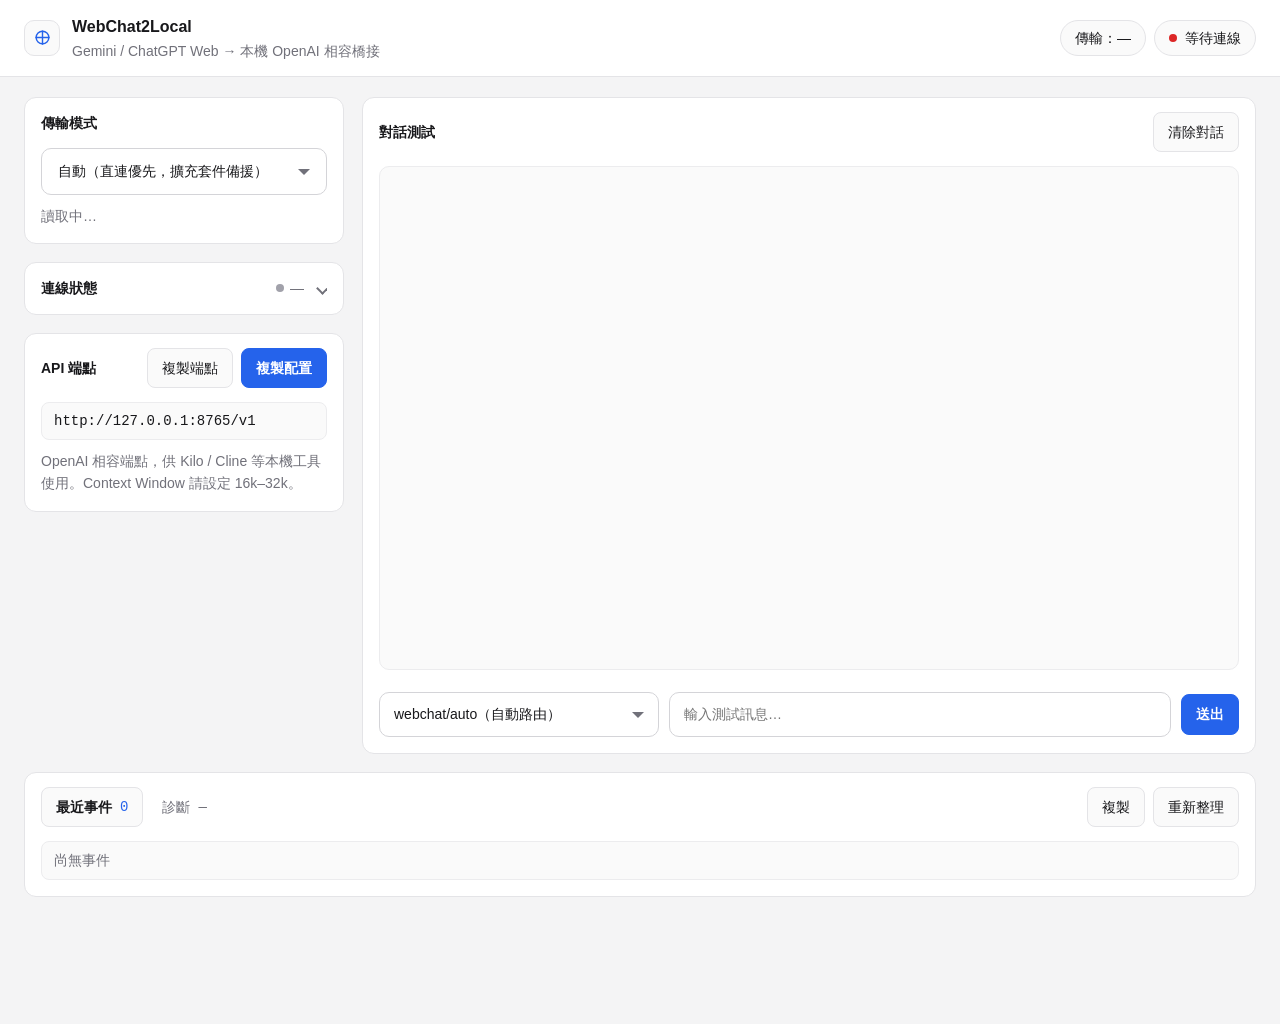
==== commit dacf6072: "【重構】彈出視窗介面與傳輸切換 -淺色面板加版本號，新增傳輸三段切換 -合併為單一乾淨會話開關，預設模型改 webchat/auto 【重構】儀表板佈局與互動 -摺疊面板、自訂下拉、事件／診斷合併 T" ====
--- a/server/static/index.html
+++ b/server/static/index.html
@@ -1,3 +1,355 @@
-<!doctype html><html lang="zh-Hant"><head><meta charset="utf-8"><meta name="viewport" content="width=device-width,initial-scale=1"><meta name="theme-color" content="#f6f7f9"><title>WebChat2Local</title><style>
-:root{--bg:#f6f7f9;--panel:#fff;--line:#e4e7ec;--ink:#18202a;--muted:#697386;--blue:#2563eb;--green:#16845b;--amber:#a15c00;--red:#b42318;--mono:ui-monospace,SFMono-Regular,Consolas,"Liberation Mono",monospace;--sans:ui-sans-serif,-apple-system,BlinkMacSystemFont,"Segoe UI","Noto Sans TC",sans-serif}*{box-sizing:border-box}body{margin:0;background:var(--bg);color:var(--ink);font:14px/1.55 var(--sans)}header{position:sticky;top:0;z-index:2;background:rgba(255,255,255,.96);backdrop-filter:blur(10px);border-bottom:1px solid var(--line)}.bar{max-width:1500px;margin:auto;padding:14px 24px;display:flex;justify-content:space-between;align-items:center;gap:18px}.brand{display:flex;align-items:center;gap:11px}.mark{width:34px;height:34px;border:1px solid #cbd5e1;border-radius:9px;display:grid;place-items:center;background:#fff;color:var(--blue)}h1{font-size:15px;margin:0;font-weight:650}.sub{color:var(--muted);font-size:12px}.status{display:flex;align-items:center;gap:8px;padding:6px 10px;border:1px solid var(--line);border-radius:999px;font-size:12px}.dot{width:8px;height:8px;border-radius:50%;background:#98a2b3}.ok .dot{background:#16a36a}.busy .dot{background:#d58a00}.bad .dot{background:#d92d20}main{max-width:1500px;margin:auto;padding:24px;display:grid;grid-template-columns:1.05fr 1.45fr;gap:18px}.stack{display:grid;gap:18px;align-content:start}.panel{background:var(--panel);border:1px solid var(--line);border-radius:12px;padding:18px}.title{display:flex;justify-content:space-between;align-items:center;margin-bottom:14px}.title h2{font-size:13px;margin:0;font-weight:650}.eyebrow{font-size:11px;color:var(--muted);letter-spacing:.04em}.grid{display:grid;grid-template-columns:repeat(2,1fr);gap:10px}.stat{border:1px solid var(--line);border-radius:9px;padding:11px;background:#fbfcfd}.stat b{display:block;font:12px var(--mono);margin-top:3px;word-break:break-word}.label{font-size:11px;color:var(--muted)}.green{color:var(--green)}.blue{color:var(--blue)}.amber{color:var(--amber)}.red{color:var(--red)}.events{max-height:390px;overflow:auto;border:1px solid var(--line);border-radius:9px;background:#fbfcfd}.event{padding:9px 11px;border-bottom:1px solid var(--line);font:11px/1.45 var(--mono)}.event:last-child{border:0}.event .meta{color:var(--muted)}.event .msg{margin-top:2px}.detail{margin-top:4px;color:#667085;white-space:pre-wrap;word-break:break-word}.chat{height:500px;display:flex;flex-direction:column}.messages{flex:1;overflow:auto;border:1px solid var(--line);border-radius:9px;padding:13px;background:#fbfcfd}.msg{margin-bottom:14px}.role{font-size:11px;color:var(--muted);margin-bottom:3px}.bubble{white-space:pre-wrap;word-break:break-word}.bubble.user{color:#344054}.bubble.assistant{color:#18202a}.thinking{font-size:11px;color:#7a8494;border-left:2px solid #d7dce3;padding-left:9px;margin:5px 0 9px;white-space:pre-wrap}.form{display:flex;gap:9px;margin-top:11px}.form select{border:1px solid #cfd5dd;border-radius:8px;padding:9px 8px;background:#fff;color:#344054;font:12px var(--sans);outline:none}.input{flex:1;border:1px solid #cfd5dd;border-radius:8px;padding:10px 12px;background:#fff;color:var(--ink);font:13px var(--sans);outline:none}.input:focus{border-color:#7aa2f7;box-shadow:0 0 0 3px rgba(37,99,235,.09)}button{border:1px solid #cfd5dd;background:#fff;color:#344054;border-radius:8px;padding:9px 12px;font:12px var(--sans);cursor:pointer}button:hover{background:#f5f7fa}button.primary{background:#2563eb;border-color:#2563eb;color:#fff}button:disabled{opacity:.5;cursor:not-allowed}.actions{display:flex;gap:7px}.mono{font-family:var(--mono)}.endpoint{padding:10px 11px;border:1px solid var(--line);border-radius:9px;background:#fbfcfd;font:12px var(--mono);word-break:break-all}.help{font-size:12px;color:var(--muted)}.mode-row{display:flex;align-items:center;gap:9px;margin-top:12px}.mode-row select{border:1px solid #cfd5dd;border-radius:8px;padding:8px 10px;background:#fff;color:#18202a;font:13px var(--sans);outline:none;flex:1}#modeMsg{font-size:11px;color:var(--muted)}@media(max-width:900px){main{grid-template-columns:1fr;padding:14px}.bar{padding:12px 14px}.grid{grid-template-columns:1fr}.chat{height:55vh}.sub{display:none}}
-</style></head><body><header><div class="bar"><div class="brand"><div class="mark" aria-hidden="true"><svg width="19" height="19" viewBox="0 0 24 24" fill="none" stroke="currentColor" stroke-width="1.8"><path d="M12 3v18M3 12h18"/><circle cx="12" cy="12" r="8"/></svg></div><div><h1>WebChat2Local</h1><div class="sub">本機狀態、流量與 Web Chat（Gemini / ChatGPT）連線</div></div></div><div id="status" class="status bad"><span class="dot"></span><span id="statusText">等待連線</span></div></div></header><main><div class="stack"><section class="panel"><div class="title"><h2>傳輸模式</h2><span class="eyebrow">TRANSPORT</span></div><div class="mode-row"><select id="transportMode" aria-label="傳輸模式"><option value="auto">自動（直連優先，擴充套件備援）</option><option value="direct">直連（Cookie，不需開瀏覽器）</option><option value="extension">Web 視窗（瀏覽器擴充套件）</option></select></div><div id="modeMsg" class="help">讀取中…</div></section><section class="panel"><div class="title"><h2>目前連線</h2><span class="eyebrow">LIVE STATUS</span></div><div class="grid"><div class="stat"><span class="label">生效傳輸</span><b id="transportState">—</b></div><div class="stat"><span class="label">Direct cookie</span><b id="directState">—</b></div><div class="stat"><span class="label">Browser</span><b id="browserState">—</b></div><div class="stat"><span class="label">Active tabs</span><b id="tabs">—</b></div><div class="stat"><span class="label">Chat page</span><b id="page">—</b></div><div class="stat"><span class="label">Last browser event</span><b id="lastSeen">—</b></div></div></section><section class="panel"><div class="title"><h2>可用端點與客戶端配置</h2><div class="actions"><button onclick="copyEndpoint()">複製端點</button><button onclick="copyClientConfig()" class="primary" style="background:#10b981;border-color:#10b981">複製 Kilo/Cline 配置 (32k)</button></div></div><div class="endpoint">http://127.0.0.1:8765/v1</div><div style="margin-top:8px;padding:8px 10px;background:#fef3c7;border:1px solid #fde68a;border-radius:6px;font-size:12px;color:#92400e">⚠️ <strong>本地工具 (Kilo / Cline) 上限注意</strong>：請務必將 <strong>Context Window 限制在 16k ~ 32k (16,000 ~ 32,000 tokens)</strong>。切勿保留預設 128k 或無限制，否則 Kilo 會積累過長歷史導致超過 AI 網頁端輸入限制（Gemini / ChatGPT）！</div><p class="help" style="margin-top:6px">OpenAI-compatible client transport。直連與 Web 視窗共用相同的 API 行為，可用 X-W2L-Transport 標頭觀察目前走的通道。</p></section><section class="panel"><div class="title"><h2>最近事件</h2><div class="actions"><button onclick="copyLogs()">複製</button><button onclick="refreshAll()">重新整理</button></div></div><div id="logContainer" class="events"><div class="event"><div class="meta">尚無事件</div></div></div></section></div><div class="stack"><section class="panel chat"><div class="title"><h2>對話測試</h2><span class="eyebrow">STREAM</span></div><div id="chatOutput" class="messages"><div class="msg"><div class="role">SYSTEM</div><div class="bubble">輸入訊息測試目前傳輸模式（直連 Cookie 或瀏覽器擴充套件）的完整串流。</div></div></div><div class="form"><select id="modelSelect" aria-label="模型"><option value="webchat/auto">webchat/auto (自動路由)</option><option value="chatgpt-web/gpt-4o-mini">chatgpt-web/gpt-4o-mini (ChatGPT 免登入)</option><option value="chatgpt-web/gpt-4o">chatgpt-web/gpt-4o (ChatGPT GPT-4o)</option><option value="chatgpt-web/auto">chatgpt-web/auto</option><option value="gemini-web/pro">gemini-web/pro (Gemini Pro)</option><option value="gemini-web/flash">gemini-web/flash (Gemini Flash)</option><option value="gemini-web/flash-thinking">gemini-web/flash-thinking</option></select><input id="promptInput" class="input" placeholder="輸入測試訊息…" onkeydown="if(event.key==='Enter')sendDevPrompt()"><button id="sendBtn" class="primary" onclick="sendDevPrompt()">送出</button></div></section><section class="panel"><div class="title"><h2>診斷</h2><span class="eyebrow">DIAGNOSTICS</span></div><div id="doctor" class="help">讀取中…</div></section></div></main><script src="/static/app.js"></script></body></html>+<!doctype html>
+<html lang="zh-Hant">
+<head>
+<meta charset="utf-8">
+<meta name="viewport" content="width=device-width,initial-scale=1">
+<title>WebChat2Local</title>
+<style>
+/* ===== Tokens: 淺色 Zinc ===== */
+:root{
+  --bg:#f4f4f5;--panel:#ffffff;--panel-2:#fafafa;--line:#e4e4e7;--line-soft:#ececee;
+  --ink:#18181b;--muted:#71717a;--faint:#a1a1aa;
+  --accent:#2563eb;--ok:#16a34a;--warn:#d97706;--err:#dc2626;
+  --user-bubble:#2563eb;
+  --mono:ui-monospace,Consolas,"Liberation Mono",monospace;
+  --sans:ui-sans-serif,-apple-system,BlinkMacSystemFont,"Segoe UI","Noto Sans TC",sans-serif;
+  --r:10px;
+}
+*,*::before,*::after{box-sizing:border-box;margin:0;padding:0}
+html,body{width:100%;min-height:100%}
+body{background:var(--bg);color:var(--ink);font:14px/1.6 var(--sans)}
+button,select,input{font:inherit;color:inherit}
+svg{display:block}
+
+/* ===== Header ===== */
+.page-header{width:100%;background:var(--panel);border-bottom:1px solid var(--line);padding:14px 24px}
+.header-inner{max-width:1280px;margin:0 auto;display:flex;flex-wrap:wrap;align-items:center;justify-content:space-between;gap:12px}
+.brand{display:flex;align-items:center;gap:12px;min-width:0}
+.mark{width:36px;height:36px;flex:none;border:1px solid var(--line);border-radius:var(--r);display:flex;align-items:center;justify-content:center;background:var(--panel-2);color:var(--accent)}
+.brand h1{font-size:16px;font-weight:650}
+.brand .sub{color:var(--muted);font-size:14px}
+.header-pills{display:flex;align-items:center;gap:8px;flex-wrap:wrap}
+.pill{display:inline-flex;align-items:center;gap:8px;padding:6px 14px;border:1px solid var(--line);border-radius:999px;font-size:14px;background:var(--panel-2);white-space:nowrap}
+.pill .dot{width:8px;height:8px;border-radius:50%;background:var(--faint);flex:none}
+.pill.ok .dot{background:var(--ok)}
+.pill.busy .dot{background:var(--warn);animation:pulse 1.2s infinite}
+.pill.bad .dot{background:var(--err)}
+@keyframes pulse{50%{opacity:.35}}
+
+/* ===== Layout ===== */
+.layout{max-width:1280px;margin:0 auto;padding:20px 24px;display:flex;flex-direction:column;gap:18px;width:100%}
+.grid-2{display:grid;grid-template-columns:minmax(0,320px) minmax(0,1fr);gap:18px;align-items:start;width:100%}
+.col{display:flex;flex-direction:column;gap:18px;min-width:0}
+.panel{background:var(--panel);border:1px solid var(--line);border-radius:12px;width:100%;min-width:0}
+
+/* ===== Panel head（可摺疊 / 摘要狀態）===== */
+.panel-head{
+  width:100%;display:flex;justify-content:space-between;align-items:center;gap:10px;
+  padding:14px 16px;background:none;border:0;cursor:pointer;text-align:left;
+}
+.panel-head:hover .panel-title h2{color:var(--accent)}
+.panel-title{display:flex;align-items:center;gap:10px;min-width:0}
+.panel-title h2{font-size:14px;font-weight:650}
+.panel-summary{display:inline-flex;align-items:center;gap:6px;font-size:14px;color:var(--muted);white-space:nowrap;overflow:hidden;text-overflow:ellipsis;min-width:0}
+.mini-dot{flex:none;width:8px;height:8px;border-radius:50%;background:var(--faint)}
+.mini-dot.ok{background:var(--ok)}
+.mini-dot.warning{background:var(--warn)}
+.mini-dot.error{background:var(--err)}
+.chev{flex:none;width:9px;height:9px;border-right:2px solid var(--muted);border-bottom:2px solid var(--muted);transform:rotate(45deg);transition:transform .3s ease;margin-left:8px}
+.collapsible.open .chev{transform:rotate(-135deg)}
+.panel-body{display:grid;grid-template-rows:0fr;transition:grid-template-rows .3s ease}
+.collapsible.open .panel-body{grid-template-rows:1fr}
+/* 僅摺疊面板需要裁切（動畫用），其餘面板允許下拉選單溢出顯示 */
+.panel-body-inner{overflow:visible;min-height:0}
+.collapsible .panel-body-inner{overflow:hidden}
+.collapsible.open .panel-body-inner{overflow:visible}
+.panel-content{padding:0 16px 16px;display:flex;flex-direction:column;gap:10px}
+.panel-static .panel-head{cursor:default}
+.panel-static .panel-head:hover .panel-title h2{color:var(--ink)}
+.panel-actions{display:flex;gap:8px;flex-wrap:wrap}
+
+/* ===== Tabs ===== */
+.tabs{display:flex;gap:4px;align-items:center;flex-wrap:wrap}
+.tab{
+  display:inline-flex;align-items:center;gap:8px;
+  border:1px solid transparent;background:none;border-radius:8px;
+  padding:8px 14px;font-size:14px;color:var(--muted);cursor:pointer;
+  transition:background-color .2s ease,color .2s ease;
+}
+.tab:hover{background:var(--panel-2);color:var(--ink)}
+.tab.active{background:var(--panel-2);border-color:var(--line);color:var(--ink);font-weight:600}
+.tab-badge{font:14px var(--mono);color:var(--muted)}
+.tab.active .tab-badge{color:var(--accent)}
+.tab-badge.error{color:var(--err)}
+.tab-body{display:none;padding:0 16px 16px;flex-direction:column;gap:10px}
+.tab-body.active{display:flex}
+
+/* ===== 按鈕 ===== */
+button.btn{
+  border:1px solid var(--line);background:var(--panel-2);color:var(--ink);
+  border-radius:8px;padding:8px 14px;font-size:14px;cursor:pointer;flex:none;
+  transition:background-color .2s ease,border-color .2s ease;
+}
+button.btn:hover{background:#f1f1f3;border-color:#d4d4d8}
+button.btn.primary{background:var(--accent);border-color:var(--accent);color:#fff;font-weight:600}
+button.btn.primary:hover{background:#1d4fd8}
+button.btn:disabled{opacity:.45;cursor:not-allowed}
+
+/* ===== 自訂下拉選單（動畫，淺色）===== */
+.cselect{position:relative;user-select:none;width:100%;min-width:0}
+.cs-trigger{
+  display:flex;justify-content:space-between;align-items:center;gap:10px;
+  padding:11px 16px;background:var(--panel);
+  border:1px solid #d4d4d8;border-radius:var(--r);
+  cursor:pointer;transition:box-shadow .3s ease,background-color .3s ease,border-color .3s ease;
+}
+.cs-trigger:hover{background:#f9f9fb;border-color:#c8c8ce}
+.cselect.open .cs-trigger{box-shadow:0 4px 14px rgba(24,24,27,.12);border-color:var(--accent)}
+.cs-label{font-size:14px;color:var(--ink);white-space:nowrap;overflow:hidden;text-overflow:ellipsis}
+.cs-arrow{
+  flex:none;width:0;height:0;
+  border-left:6px solid transparent;border-right:6px solid transparent;
+  border-top:6px solid var(--muted);
+  transition:transform .3s ease;
+}
+.cselect.open .cs-arrow{transform:rotate(180deg)}
+.cs-options{
+  position:absolute;top:100%;left:0;right:0;margin-top:6px;
+  background:#fff;border:1px solid var(--line);border-radius:var(--r);
+  box-shadow:0 8px 24px rgba(24,24,27,.14);
+  overflow:hidden;z-index:20;
+  opacity:0;transform:scaleY(.9);transform-origin:top;visibility:hidden;
+  transition:transform .25s ease,opacity .25s ease,visibility .25s;
+  max-height:320px;overflow-y:auto;
+}
+.cselect.open .cs-options{opacity:1;transform:scaleY(1);visibility:visible}
+/* 空間不足時向上展開（drop-up） */
+.cselect.dropup .cs-options{top:auto;bottom:100%;margin:0 0 6px;transform-origin:bottom}
+.cselect.dropup .cs-arrow{border-top:0;border-bottom:6px solid var(--muted)}
+.cselect.dropup.open .cs-arrow{transform:rotate(180deg)}
+.cs-option{padding:11px 16px;font-size:14px;color:var(--ink);cursor:pointer;transition:background-color .2s ease}
+.cs-option:hover{background:#f4f4f5}
+.cs-option.selected{color:var(--accent);background:#eef4ff}
+
+/* ===== 狀態列 ===== */
+.stat-list{display:flex;flex-direction:column;gap:8px}
+.stat{display:flex;justify-content:space-between;align-items:baseline;gap:10px;border:1px solid var(--line-soft);border-radius:8px;padding:9px 12px;background:var(--panel-2);min-width:0}
+.stat .label{font-size:14px;color:var(--muted);white-space:nowrap;flex:none}
+.stat .value{font:14px var(--mono);word-break:break-all;text-align:right;min-width:0;overflow-wrap:anywhere}
+.value.green{color:var(--ok)}
+.value.red{color:var(--err)}
+
+.endpoint-box{padding:10px 12px;border:1px solid var(--line-soft);border-radius:8px;background:var(--panel-2);font:14px var(--mono);word-break:break-all;overflow-wrap:anywhere;width:100%}
+.hint{font-size:14px;color:var(--muted);width:100%}
+
+/* ===== 事件 ===== */
+.events{display:flex;flex-direction:column;max-height:340px;overflow-y:auto;border:1px solid var(--line-soft);border-radius:8px;background:var(--panel-2);width:100%}
+.event{display:flex;gap:10px;padding:8px 12px;border-bottom:1px solid var(--line-soft);font:14px/1.5 var(--mono);align-items:baseline;flex-wrap:wrap;min-width:0}
+.event:last-child{border-bottom:0}
+.event.empty{color:var(--muted);font-family:var(--sans)}
+.ev-time{color:var(--faint);flex:none}
+.ev-level{flex:none;font-weight:600}
+.ev-level.info{color:var(--accent)}
+.ev-level.warning{color:var(--warn)}
+.ev-level.error{color:var(--err)}
+.ev-src{flex:none;color:var(--muted)}
+.ev-msg{flex:1 1 100%;word-break:break-word;min-width:0}
+
+/* ===== 診斷 ===== */
+.check{display:flex;gap:10px;padding:8px 0;border-bottom:1px solid var(--line-soft);font-size:14px;min-width:0}
+.check:last-child{border-bottom:0}
+.check-dot{flex:none;width:8px;height:8px;border-radius:50%;margin-top:7px;background:var(--faint)}
+.check-dot.ok{background:var(--ok)}
+.check-dot.warning{background:var(--warn)}
+.check-dot.error{background:var(--err)}
+.check-detail{color:var(--muted);font-size:14px;margin-top:2px}
+
+/* ===== 對話 ===== */
+.chat-panel{display:flex;flex-direction:column;min-width:0}
+.chat-panel .panel-head{cursor:default}
+.chat-panel .panel-head:hover .panel-title h2{color:var(--ink)}
+.chat-box{height:56vh;min-height:380px;overflow-y:auto;border:1px solid var(--line-soft);border-radius:var(--r);padding:16px;background:var(--panel-2);width:100%}
+.msg{display:flex;gap:10px;margin:0 0 16px;width:100%;min-width:0}
+.msg:last-child{margin-bottom:0}
+.msg .avatar{flex:none;width:34px;height:34px;border-radius:50%;display:flex;align-items:center;justify-content:center;font-size:14px;font-weight:700;background:#ececf0;color:#52525b}
+.msg.user{flex-direction:row-reverse}
+.msg.user .avatar{background:#fdf3e0;color:#b45309}
+.msg.assistant .avatar{background:#eef4ff;color:var(--accent)}
+.msg .msg-body{display:flex;flex-direction:column;min-width:0;max-width:100%;flex:1 1 auto}
+.msg.user .msg-body{align-items:flex-end}
+.msg-meta{font-size:14px;color:var(--muted);margin-bottom:4px;width:100%;text-align:left}
+.msg.user .msg-meta{text-align:right}
+.bubble{white-space:pre-wrap;word-break:break-word;overflow-wrap:anywhere;padding:11px 14px;border-radius:12px;background:#fff;border:1px solid var(--line);max-width:100%;width:fit-content;font-size:14px}
+.msg.user .bubble{background:var(--user-bubble);border-color:var(--user-bubble);color:#fff}
+.bubble.pending{color:var(--muted)}
+.bubble.error{background:#fdeceb;border-color:#f4b9b4;color:var(--err)}
+.thinking{font-size:14px;color:var(--muted);border-left:2px solid #d7dce3;padding-left:10px;margin:0 0 8px;white-space:pre-wrap;width:100%}
+.msg-footer{font-size:14px;color:var(--faint);margin-top:4px}
+.chat-input-row{display:flex;gap:10px;margin-top:12px;align-items:center;flex-wrap:wrap;width:100%}
+.chat-input-row .cselect{flex:1 1 220px;max-width:280px}
+.chat-input-row .cs-trigger{padding:10px 14px}
+input[type="text"]{
+  flex:1 1 180px;min-width:140px;
+  border:1px solid #d4d4d8;border-radius:var(--r);padding:10px 14px;
+  background:#fff;outline:none;font-size:14px;
+  transition:border-color .2s ease,box-shadow .2s ease;
+}
+input[type="text"]:focus{border-color:var(--accent);box-shadow:0 0 0 3px rgba(37,99,235,.12)}
+
+/* ===== 響應式 ===== */
+@media (max-width:900px){
+  .grid-2{grid-template-columns:minmax(0,1fr)}
+  .chat-box{height:55vh}
+  .layout{padding:14px}
+  .page-header{padding:12px 14px}
+}
+</style>
+</head>
+<body>
+
+<header class="page-header">
+  <div class="header-inner">
+    <div class="brand">
+      <div class="mark" aria-hidden="true">
+        <svg width="19" height="19" viewBox="0 0 24 24" fill="none" stroke="currentColor" stroke-width="1.8"><path d="M12 3v18M3 12h18"/><circle cx="12" cy="12" r="8"/></svg>
+      </div>
+      <div>
+        <h1>WebChat2Local</h1>
+        <div class="sub">Gemini / ChatGPT Web → 本機 OpenAI 相容橋接</div>
+      </div>
+    </div>
+    <div class="header-pills">
+      <span id="transportBadge" class="pill">傳輸：—</span>
+      <span id="status" class="pill bad"><span class="dot"></span><span id="statusText">等待連線</span></span>
+    </div>
+  </div>
+</header>
+
+<div class="layout">
+  <div class="grid-2">
+
+    <!-- 左欄 -->
+    <div class="col">
+      <section class="panel panel-static">
+        <div class="panel-head">
+          <div class="panel-title"><h2>傳輸模式</h2></div>
+        </div>
+        <div class="panel-body-inner">
+          <div class="panel-content">
+            <div class="cselect" id="transportMode" data-value="auto">
+              <div class="cs-trigger"><span class="cs-label">自動（直連優先，擴充套件備援）</span><span class="cs-arrow"></span></div>
+              <div class="cs-options">
+                <div class="cs-option selected" data-value="auto">自動（直連優先，擴充套件備援）</div>
+                <div class="cs-option" data-value="direct">直連（Cookie，不需開瀏覽器）</div>
+                <div class="cs-option" data-value="extension">Web 視窗（瀏覽器擴充套件）</div>
+              </div>
+            </div>
+            <div id="modeMsg" class="hint">讀取中…</div>
+          </div>
+        </div>
+      </section>
+
+      <section class="panel collapsible" id="statusPanel">
+        <button type="button" class="panel-head" onclick="togglePanel('statusPanel')">
+          <div class="panel-title"><h2>連線狀態</h2></div>
+          <span class="panel-summary">
+            <span id="statusMiniDot" class="mini-dot"></span>
+            <span id="statusSummary">—</span>
+            <span class="chev"></span>
+          </span>
+        </button>
+        <div class="panel-body"><div class="panel-body-inner">
+          <div class="panel-content">
+            <div class="stat-list">
+              <div class="stat"><span class="label">Cookie 直連</span><b id="directState" class="value">—</b></div>
+              <div class="stat"><span class="label">瀏覽器擴充套件</span><b id="extState" class="value">—</b></div>
+              <div class="stat"><span class="label">分頁平台</span><b id="platformState" class="value">—</b></div>
+              <div class="stat"><span class="label">Active tabs</span><b id="tabsState" class="value">—</b></div>
+              <div class="stat"><span class="label">最後活動</span><b id="seenState" class="value">—</b></div>
+            </div>
+          </div>
+        </div></div>
+      </section>
+
+      <section class="panel panel-static">
+        <div class="panel-head">
+          <div class="panel-title"><h2>API 端點</h2></div>
+          <div class="panel-actions">
+            <button id="copyEpBtn" type="button" class="btn" onclick="copyEndpoint()">複製端點</button>
+            <button id="copyCfgBtn" type="button" class="btn primary" onclick="copyClientConfig()">複製配置</button>
+          </div>
+        </div>
+        <div class="panel-body-inner">
+          <div class="panel-content">
+            <div id="endpointBox" class="endpoint-box">http://127.0.0.1:8765/v1</div>
+            <div class="hint">OpenAI 相容端點，供 Kilo / Cline 等本機工具使用。Context Window 請設定 16k–32k。</div>
+          </div>
+        </div>
+      </section>
+    </div>
+
+    <!-- 右欄：對話測試 -->
+    <div class="col">
+      <section class="panel chat-panel">
+        <div class="panel-head">
+          <div class="panel-title"><h2>對話測試</h2></div>
+          <div class="panel-actions">
+            <button type="button" class="btn" onclick="clearChat()">清除對話</button>
+          </div>
+        </div>
+        <div class="panel-body-inner">
+          <div class="panel-content">
+            <div id="chatOutput" class="chat-box"></div>
+            <div class="chat-input-row">
+              <div class="cselect" id="modelSelect" data-value="webchat/auto">
+                <div class="cs-trigger"><span class="cs-label">webchat/auto（自動路由）</span><span class="cs-arrow"></span></div>
+                <div class="cs-options">
+                  <div class="cs-option selected" data-value="webchat/auto">webchat/auto（自動路由）</div>
+                  <div class="cs-option" data-value="gemini-web/pro">gemini-web/pro（Gemini Pro）</div>
+                  <div class="cs-option" data-value="gemini-web/flash">gemini-web/flash（Gemini Flash）</div>
+                  <div class="cs-option" data-value="gemini-web/flash-thinking">gemini-web/flash-thinking</div>
+                  <div class="cs-option" data-value="chatgpt-web/auto">chatgpt-web/auto（ChatGPT）</div>
+                  <div class="cs-option" data-value="chatgpt-web/gpt-4o-mini">chatgpt-web/gpt-4o-mini</div>
+                  <div class="cs-option" data-value="chatgpt-web/gpt-4o">chatgpt-web/gpt-4o</div>
+                </div>
+              </div>
+              <input id="promptInput" type="text" placeholder="輸入測試訊息…" onkeydown="if(event.key==='Enter')sendDevPrompt()">
+              <button id="sendBtn" type="button" class="btn primary" onclick="sendDevPrompt()">送出</button>
+            </div>
+          </div>
+        </div>
+      </section>
+    </div>
+
+  </div>
+
+  <!-- 底部：事件 / 診斷 合併 Tab（全寬） -->
+  <section class="panel" id="bottomPanel">
+    <div class="panel-head">
+      <div class="tabs">
+        <button type="button" class="tab active" id="tabEvents" onclick="switchTab('eventsTab', this)">
+          最近事件 <span id="logsSummary" class="tab-badge">0</span>
+        </button>
+        <button type="button" class="tab" id="tabDoctor" onclick="switchTab('doctorTab', this)">
+          診斷 <span id="doctorSummary" class="tab-badge">—</span>
+        </button>
+      </div>
+      <div class="panel-actions">
+        <button id="copyLogsBtn" type="button" class="btn" onclick="copyLogs()">複製</button>
+        <button type="button" class="btn" onclick="refreshAll()">重新整理</button>
+      </div>
+    </div>
+    <div id="eventsTab" class="tab-body active">
+      <div id="logContainer" class="events">
+        <div class="event empty">尚無事件</div>
+      </div>
+    </div>
+    <div id="doctorTab" class="tab-body">
+      <div id="doctor" class="hint">讀取中…</div>
+    </div>
+  </section>
+</div>
+
+<script src="/static/app.js?v=9"></script>
+</body>
+</html>
